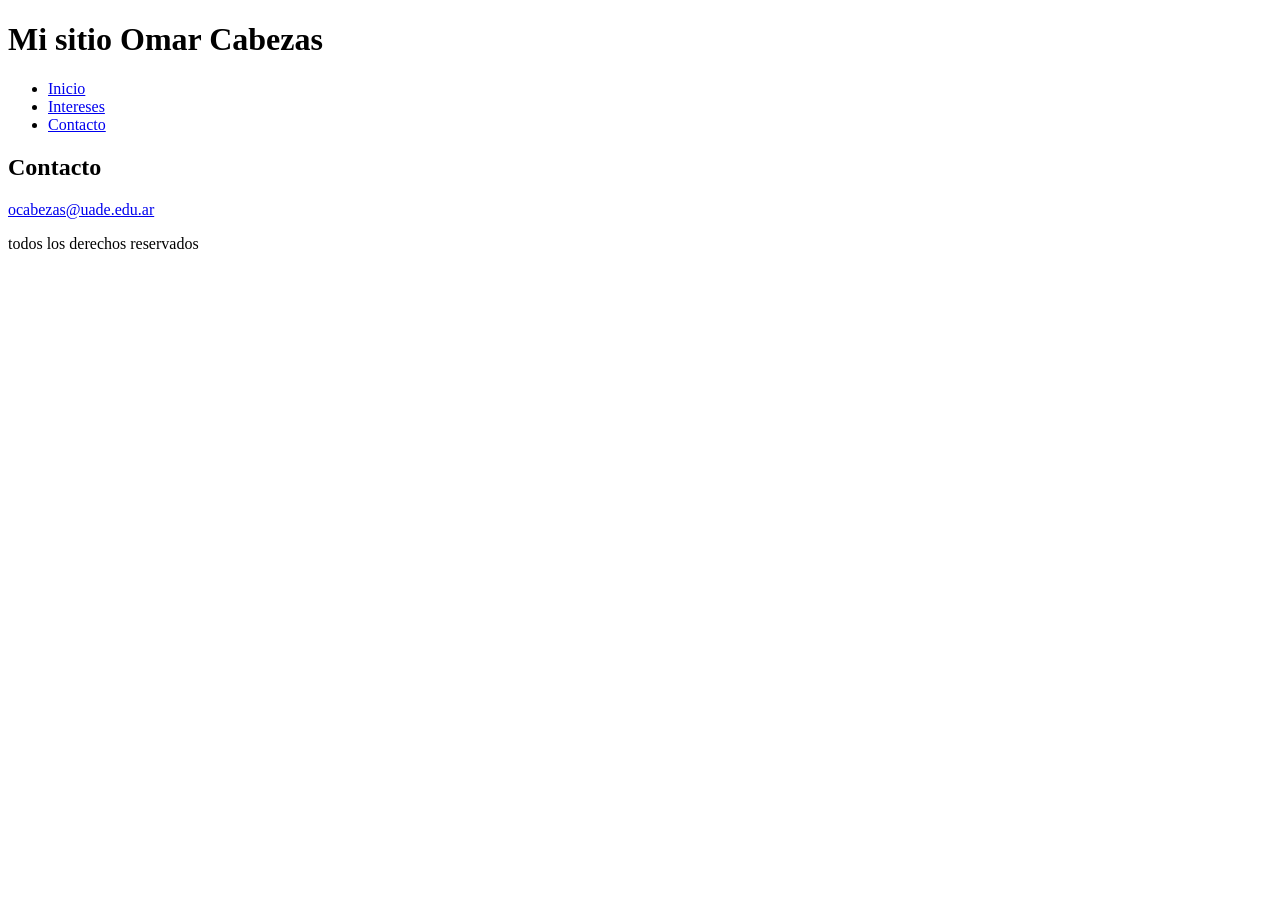
==== contacto.html @ 6ba63b0f "Add files via upload" ====
<!DOCTYPE html>
<html lang="es">
<head>
    <meta charset="UTF-8">
    <meta name="viewport" content="width=device-width, initial-scale=1.0">
    <title>Mi rpimer sitio</title>
</head>
<body>
    <header>
        <h1>Mi sitio Omar Cabezas</h1>
        <nav>
            <ul>
                <li><a href="index.html">Inicio</a></li>
                                <li><a href="intereses.html">Intereses</a></li>
                <li><a href="contacto.html">Contacto</a></li>

            </ul>
        </nav>
    </header>
    <main>
        <h2>Contacto</h2>
        <a href="mailto:ocabezas@uade.edu.ar">ocabezas@uade.edu.ar</a>
    </main>
    <footer>
            <p>todos los derechos reservados</p>
    </footer>
</body>
</html>
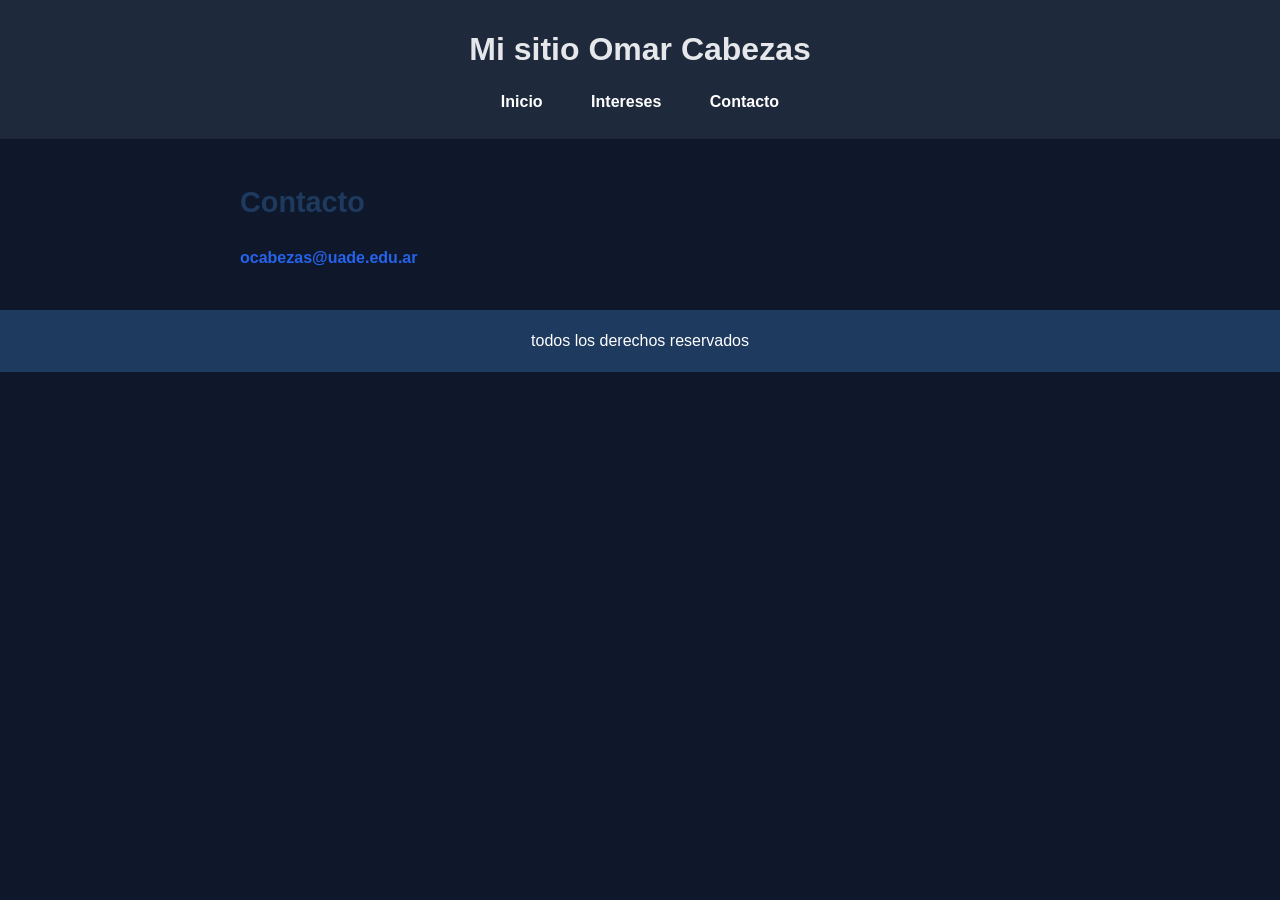
==== commit 05ede172: "Add files via upload" ====
--- a/contacto.html
+++ b/contacto.html
@@ -1,28 +1,29 @@
-<!DOCTYPE html>
-<html lang="es">
-<head>
-    <meta charset="UTF-8">
-    <meta name="viewport" content="width=device-width, initial-scale=1.0">
-    <title>Mi rpimer sitio</title>
-</head>
-<body>
-    <header>
-        <h1>Mi sitio Omar Cabezas</h1>
-        <nav>
-            <ul>
-                <li><a href="index.html">Inicio</a></li>
-                                <li><a href="intereses.html">Intereses</a></li>
-                <li><a href="contacto.html">Contacto</a></li>
-
-            </ul>
-        </nav>
-    </header>
-    <main>
-        <h2>Contacto</h2>
-        <a href="mailto:ocabezas@uade.edu.ar">ocabezas@uade.edu.ar</a>
-    </main>
-    <footer>
-            <p>todos los derechos reservados</p>
-    </footer>
-</body>
+<!DOCTYPE html>
+<html lang="es">
+<head>
+    <meta charset="UTF-8">
+    <meta name="viewport" content="width=device-width, initial-scale=1.0">
+    <title>Mi rpimer sitio</title>
+    <link rel="stylesheet" href="estilos/styles.css">
+</head>
+<body>
+    <header>
+        <h1>Mi sitio Omar Cabezas</h1>
+        <nav>
+            <ul>
+                <li><a href="index.html">Inicio</a></li>
+                                <li><a href="intereses.html">Intereses</a></li>
+                <li><a href="contacto.html">Contacto</a></li>
+
+            </ul>
+        </nav>
+    </header>
+    <main>
+        <h2>Contacto</h2>
+        <a href="mailto:ocabezas@uade.edu.ar">ocabezas@uade.edu.ar</a>
+    </main>
+    <footer>
+            <p>todos los derechos reservados</p>
+    </footer>
+</body>
 </html>
--- a/estilos/styles.css
+++ b/estilos/styles.css
@@ -0,0 +1,102 @@
+* {
+  margin: 0;
+  padding: 0;
+  box-sizing: border-box;
+}
+
+body {
+  font-family: Arial, Helvetica, sans-serif;
+  font-size: 16px;
+  line-height: 1.6;
+  background-color: #0f172a;   /* azul oscuro elegante */
+  color: #e5e7eb;              /* gris claro */
+}
+
+header {
+  background-color: #1e293b;
+  color: #e5e7eb;              /* gris claro */
+  text-align: center;
+  padding: 24px 16px;
+}
+
+header h1 {
+  font-size: 2rem;
+  margin-bottom: 14px;
+}
+
+nav ul {
+  list-style: none;
+}
+
+nav li {
+  display: inline-block;
+  margin: 0 10px;
+}
+
+nav a {
+  color: #ffffff;
+  text-decoration: none;
+  font-weight: bold;
+  padding: 8px 12px;
+  border-radius: 6px;
+}
+
+nav a:hover {
+  background-color: rgba(255, 255, 255, 0.18);
+}
+
+main {
+  max-width: 800px;
+  margin: 40px auto;
+}
+
+main h2 {
+  font-size: 1.8rem;
+  color: #1e3a5f;
+  margin-bottom: 20px;
+}
+
+main p {
+  margin-top: 16px;
+  font-size: 1.05rem;
+}
+
+img {
+  max-width: 100%;
+  height: auto;
+  border-radius: 10px;
+}
+
+main ul {
+  list-style: none;
+  padding: 0;
+}
+
+main li {
+  background: #1e293b;
+  margin: 15px auto;
+  padding: 18px;
+  border-radius: 10px;
+  max-width: 500px;
+  text-align: center;
+  color: #e5e7eb;
+  font-size: 18px;
+}
+
+main a {
+  color: #2563eb;
+  text-decoration: none;
+  font-weight: bold;
+}
+
+main a:hover {
+  text-decoration: underline;
+}
+
+footer {
+  margin-top: 30px;
+  background-color: #1e3a5f;
+  color: #ffffff;
+  text-align: center;
+  padding: 18px;
+}
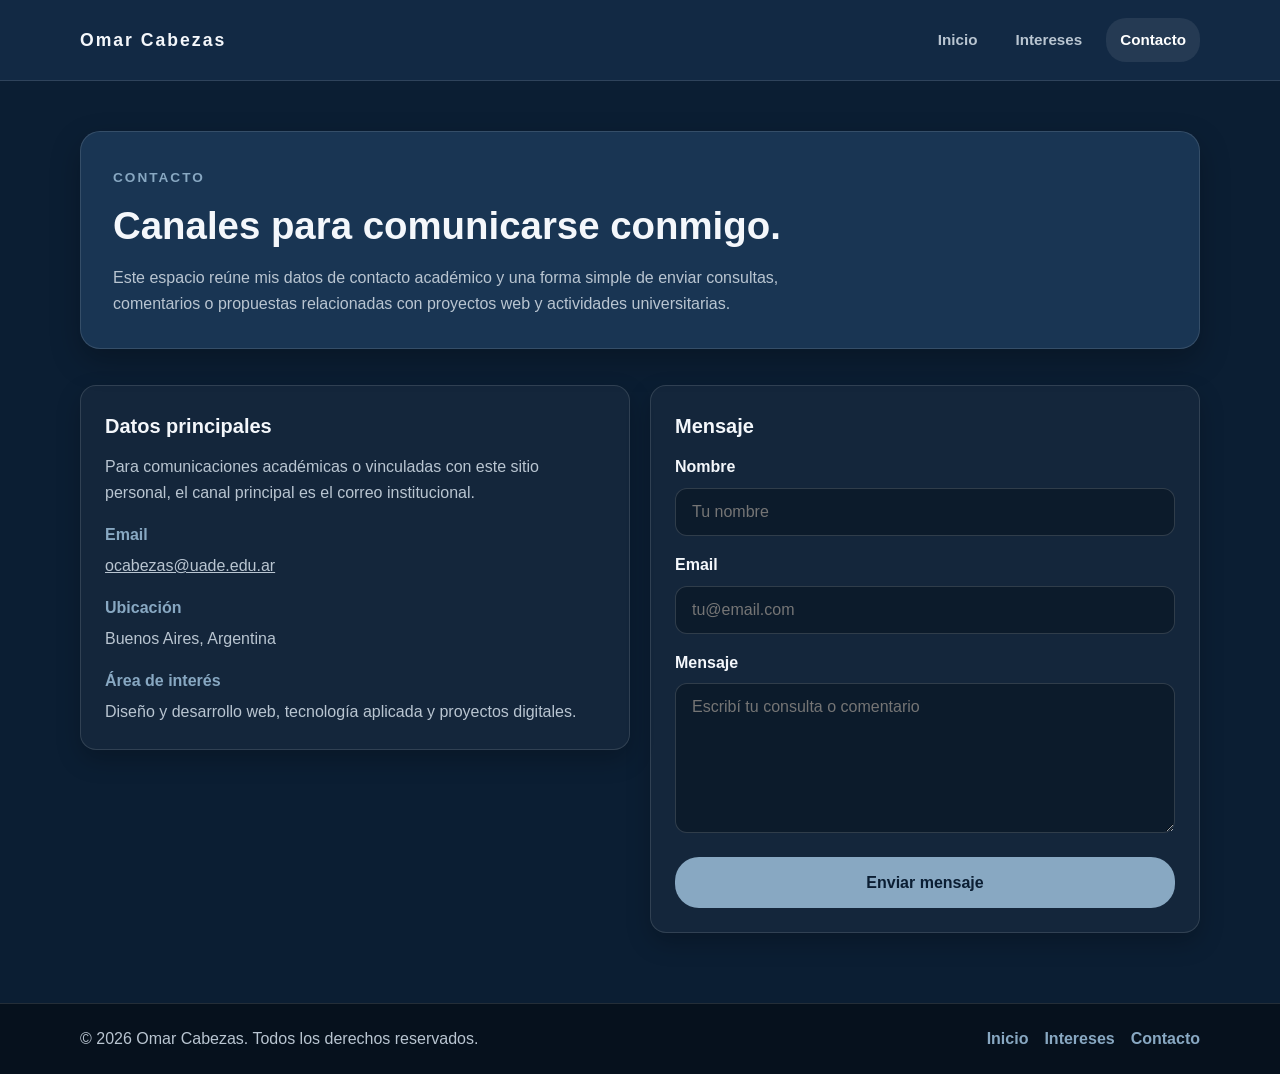
==== commit 00bf0749: "Add files via upload" ====
--- a/contacto.html
+++ b/contacto.html
@@ -3,27 +3,77 @@
 <head>
     <meta charset="UTF-8">
     <meta name="viewport" content="width=device-width, initial-scale=1.0">
-    <title>Mi rpimer sitio</title>
+    <title>Contacto | Omar Cabezas</title>
     <link rel="stylesheet" href="estilos/styles.css">
 </head>
 <body>
-    <header>
-        <h1>Mi sitio Omar Cabezas</h1>
-        <nav>
-            <ul>
-                <li><a href="index.html">Inicio</a></li>
-                                <li><a href="intereses.html">Intereses</a></li>
-                <li><a href="contacto.html">Contacto</a></li>
+    <header class="site-header">
+        <div class="site-header-inner">
+            <a class="logo" href="index.html">Omar Cabezas</a>
+            <nav class="site-nav" aria-label="Navegación principal">
+                <a href="index.html">Inicio</a>
+                <a href="intereses.html">Intereses</a>
+                <a class="active" href="contacto.html">Contacto</a>
+            </nav>
+        </div>
+    </header>
 
-            </ul>
-        </nav>
-    </header>
-    <main>
-        <h2>Contacto</h2>
-        <a href="mailto:ocabezas@uade.edu.ar">ocabezas@uade.edu.ar</a>
+    <main class="page-shell">
+        <section class="container page-hero">
+            <div>
+                <span class="eyebrow">Contacto</span>
+                <h1>Canales para comunicarse conmigo.</h1>
+                <p>
+                    Este espacio reúne mis datos de contacto académico y una forma simple de enviar consultas, comentarios o propuestas
+                    relacionadas con proyectos web y actividades universitarias.
+                </p>
+            </div>
+        </section>
+
+        <section class="container contact-layout">
+            <article class="contact-card">
+                <h2>Datos principales</h2>
+                <p>Para comunicaciones académicas o vinculadas con este sitio personal, el canal principal es el correo institucional.</p>
+                <dl class="contact-meta">
+                    <dt>Email</dt>
+                    <dd><a href="mailto:ocabezas@uade.edu.ar">ocabezas@uade.edu.ar</a></dd>
+                    <dt>Ubicación</dt>
+                    <dd>Buenos Aires, Argentina</dd>
+                    <dt>Área de interés</dt>
+                    <dd>Diseño y desarrollo web, tecnología aplicada y proyectos digitales.</dd>
+                </dl>
+            </article>
+
+            <article class="contact-card">
+                <h2>Mensaje</h2>
+                <form class="contact-form" action="mailto:ocabezas@uade.edu.ar" method="post" enctype="text/plain">
+                    <div>
+                        <label for="nombre">Nombre</label>
+                        <input id="nombre" name="nombre" type="text" placeholder="Tu nombre" required>
+                    </div>
+                    <div>
+                        <label for="email">Email</label>
+                        <input id="email" name="email" type="email" placeholder="tu@email.com" required>
+                    </div>
+                    <div>
+                        <label for="mensaje">Mensaje</label>
+                        <textarea id="mensaje" name="mensaje" placeholder="Escribí tu consulta o comentario" required></textarea>
+                    </div>
+                    <button class="btn btn-primary" type="submit">Enviar mensaje</button>
+                </form>
+            </article>
+        </section>
     </main>
-    <footer>
-            <p>todos los derechos reservados</p>
+
+    <footer class="site-footer">
+        <div class="footer-inner">
+            <p>&copy; 2026 Omar Cabezas. Todos los derechos reservados.</p>
+            <nav class="footer-nav" aria-label="Navegación secundaria">
+                <a href="index.html">Inicio</a>
+                <a href="intereses.html">Intereses</a>
+                <a href="contacto.html">Contacto</a>
+            </nav>
+        </div>
     </footer>
 </body>
-</html>+</html>
--- a/estilos/styles.css
+++ b/estilos/styles.css
@@ -6,97 +6,524 @@
 
 body {
   font-family: Arial, Helvetica, sans-serif;
-  font-size: 16px;
+  font-size: 1em;
   line-height: 1.6;
-  background-color: #0f172a;   /* azul oscuro elegante */
-  color: #e5e7eb;              /* gris claro */
-}
-
-header {
-  background-color: #1e293b;
-  color: #e5e7eb;              /* gris claro */
-  text-align: center;
-  padding: 24px 16px;
-}
-
-header h1 {
-  font-size: 2rem;
-  margin-bottom: 14px;
-}
-
-nav ul {
-  list-style: none;
-}
-
-nav li {
-  display: inline-block;
-  margin: 0 10px;
-}
-
-nav a {
-  color: #ffffff;
-  text-decoration: none;
-  font-weight: bold;
-  padding: 8px 12px;
-  border-radius: 6px;
-}
-
-nav a:hover {
-  background-color: rgba(255, 255, 255, 0.18);
-}
-
-main {
-  max-width: 800px;
-  margin: 40px auto;
-}
-
-main h2 {
-  font-size: 1.8rem;
-  color: #1e3a5f;
-  margin-bottom: 20px;
-}
-
-main p {
-  margin-top: 16px;
-  font-size: 1.05rem;
+  color: #f4f7fb;
+  background-color: #0b1e33;
+}
+
+a {
+  color: inherit;
 }
 
 img {
+  display: block;
   max-width: 100%;
   height: auto;
-  border-radius: 10px;
-}
-
-main ul {
+  border-radius: 12px;
+}
+
+.site-header {
+  background-color: #122944;
+  border-bottom: 1px solid rgba(255, 255, 255, 0.12);
+}
+
+.site-header-inner,
+.container,
+.footer-inner {
+  width: 90%;
+  max-width: 1120px;
+  margin: 0 auto;
+}
+
+.site-header-inner {
+  display: flex;
+  justify-content: space-between;
+  align-items: center;
+  flex-wrap: wrap;
+  padding: 18px 0;
+}
+
+.logo {
+  color: #f4f7fb;
+  text-decoration: none;
+  font-size: 1.1rem;
+  font-weight: bold;
+  letter-spacing: 2px;
+}
+
+.site-nav {
+  display: flex;
+  flex-wrap: wrap;
+  gap: 10px;
+}
+
+.site-nav a {
+  text-decoration: none;
+  color: #b9c5d1;
+  padding: 10px 14px;
+  border-radius: 20px;
+  font-size: 0.95rem;
+  font-weight: bold;
+}
+
+.site-nav a:hover,
+.site-nav a.active {
+  background-color: rgba(255, 255, 255, 0.08);
+  color: #ffffff;
+}
+
+.page-shell {
+  padding: 50px 0 70px;
+}
+
+.home-page .page-shell {
+  min-height: 70vh;
+}
+
+.page-hero {
+  display: flex;
+  flex-wrap: wrap;
+  align-items: center;
+  gap: 28px;
+  padding: 32px;
+  margin-bottom: 36px;
+  background-color: #193553;
+  border: 1px solid rgba(255, 255, 255, 0.12);
+  border-radius: 20px;
+  box-shadow: 0 12px 30px rgba(0, 0, 0, 0.25);
+}
+
+.hero-split > div {
+  flex: 1 1 320px;
+}
+
+.eyebrow {
+  display: inline-block;
+  margin-bottom: 14px;
+  color: #88a8c2;
+  font-size: 0.85rem;
+  font-weight: bold;
+  text-transform: uppercase;
+  letter-spacing: 2px;
+}
+
+.page-hero h1 {
+  font-size: 2.4rem;
+  line-height: 1.2;
+  margin-bottom: 16px;
+}
+
+.page-hero p {
+  color: #b9c5d1;
+  max-width: 700px;
+}
+
+.hero-actions {
+  display: flex;
+  flex-wrap: wrap;
+  gap: 14px;
+  margin-top: 24px;
+}
+
+.btn {
+  display: inline-block;
+  padding: 12px 20px;
+  min-width: 140px;
+  text-align: center;
+  text-decoration: none;
+  font: inherit;
+  font-weight: bold;
+  border-radius: 24px;
+  border: 1px solid transparent;
+  cursor: pointer;
+}
+
+.btn-primary {
+  background-color: #88a8c2;
+  color: #0b1e33;
+}
+
+.btn-primary:hover {
+  background-color: #a0b9cf;
+}
+
+.btn-secondary {
+  background-color: transparent;
+  color: #f4f7fb;
+  border: 1px solid rgba(255, 255, 255, 0.18);
+}
+
+.btn-secondary:hover {
+  background-color: rgba(255, 255, 255, 0.06);
+}
+
+.hero-note,
+.highlight-box,
+.stat-card,
+.content-card,
+.service-card,
+.case-card,
+.contact-card,
+.panel {
+  background-color: rgba(255, 255, 255, 0.04);
+  border: 1px solid rgba(255, 255, 255, 0.12);
+  border-radius: 16px;
+  box-shadow: 0 10px 24px rgba(0, 0, 0, 0.22);
+}
+
+.hero-note {
+  padding: 24px;
+}
+
+.hero-note h2,
+.section-heading {
+  font-size: 1.5rem;
+  margin-bottom: 12px;
+}
+
+.section-tag {
+  display: inline-block;
+  margin-bottom: 14px;
+  color: #88a8c2;
+  font-size: 0.95rem;
+  font-weight: bold;
+  text-transform: uppercase;
+  letter-spacing: 1px;
+}
+
+.section-desc,
+.hero-note p,
+.section-intro,
+.content-card p,
+.service-card p,
+.case-card p,
+.contact-card p,
+.panel p {
+  color: #b9c5d1;
+}
+
+.section-block {
+  margin-bottom: 34px;
+}
+
+.page-content {
+  display: flex;
+  flex-direction: column;
+  gap: 24px;
+}
+
+.section-header {
+  margin-bottom: 22px;
+}
+
+.section-header h2 {
+  font-size: 1.9rem;
+  margin-bottom: 8px;
+}
+
+.section-header p {
+  color: #b9c5d1;
+  max-width: 800px;
+}
+
+.stats-grid,
+.service-grid,
+.content-grid,
+.case-grid,
+.contact-layout,
+.two-column {
+  display: flex;
+  flex-wrap: wrap;
+  gap: 20px;
+}
+
+.stats-grid {
+  margin-bottom: 34px;
+}
+
+.stat-card {
+  flex: 1 1 220px;
+  padding: 22px;
+}
+
+.stat-card strong {
+  display: block;
+  margin-bottom: 6px;
+  color: #88a8c2;
+  font-size: 1.9rem;
+}
+
+.stat-card span {
+  color: #b9c5d1;
+  font-size: 0.96rem;
+}
+
+.content-card,
+.service-card,
+.case-card,
+.contact-card,
+.panel,
+.highlight-box {
+  flex: 1 1 320px;
+  padding: 24px;
+}
+
+.content-card h3,
+.service-card h3,
+.case-card h3,
+.contact-card h2,
+.panel h2,
+.panel h3 {
+  margin-bottom: 12px;
+  font-size: 1.25rem;
+}
+
+.service-card ul,
+.case-card ul,
+.list-clean,
+.link-list {
   list-style: none;
-  padding: 0;
-}
-
-main li {
-  background: #1e293b;
-  margin: 15px auto;
-  padding: 18px;
-  border-radius: 10px;
-  max-width: 500px;
+  padding-left: 0;
+}
+
+.service-card li,
+.case-card li,
+.list-clean li,
+.link-list li {
+  margin-top: 10px;
+  color: #b9c5d1;
+}
+
+.content-card a,
+.panel a,
+.footer-nav a,
+.legacy-page main a,
+.footer-bottom a {
+  color: #88a8c2;
+  text-decoration: none;
+  font-weight: bold;
+}
+
+.content-card a:hover,
+.panel a:hover,
+.footer-nav a:hover,
+.legacy-page main a:hover,
+.footer-bottom a:hover {
+  text-decoration: underline;
+}
+
+.case-card:hover {
+  border-color: rgba(136, 168, 194, 0.4);
+}
+
+.case-media {
+  margin-bottom: 18px;
+}
+
+.case-kpi {
+  display: inline-block;
+  margin-bottom: 14px;
+  padding: 6px 12px;
+  border-radius: 20px;
+  background-color: rgba(136, 168, 194, 0.16);
+  color: #88a8c2;
+  font-size: 0.85rem;
+  font-weight: bold;
+}
+
+.highlight-box p {
+  margin-bottom: 14px;
+}
+
+.contact-layout {
+  align-items: flex-start;
+}
+
+.contact-form {
+  display: flex;
+  flex-direction: column;
+  gap: 16px;
+}
+
+.contact-form label {
+  display: block;
+  margin-bottom: 8px;
+  color: #f4f7fb;
+  font-weight: bold;
+}
+
+.contact-form input,
+.contact-form textarea {
+  width: 100%;
+  padding: 14px 16px;
+  font-family: Arial, Helvetica, sans-serif;
+  font-size: 1rem;
+  color: #f4f7fb;
+  background-color: rgba(7, 19, 31, 0.55);
+  border: 1px solid rgba(255, 255, 255, 0.15);
+  border-radius: 12px;
+}
+
+.contact-form input:focus,
+.contact-form textarea:focus {
+  outline: none;
+  border-color: #88a8c2;
+}
+
+.contact-form textarea {
+  min-height: 150px;
+}
+
+.contact-meta dt {
+  color: #88a8c2;
+  font-weight: bold;
+  margin-top: 16px;
+}
+
+.contact-meta dd {
+  margin-top: 6px;
+  color: #b9c5d1;
+}
+
+.site-footer {
+  background-color: rgba(6, 16, 27, 0.9);
+  border-top: 1px solid rgba(255, 255, 255, 0.12);
+}
+
+.footer-inner {
+  display: flex;
+  justify-content: space-between;
+  align-items: center;
+  flex-wrap: wrap;
+  gap: 14px;
+  padding: 22px 0;
+}
+
+.footer-inner p,
+.footer-bottom {
+  color: #b9c5d1;
+}
+
+.footer-nav {
+  display: flex;
+  flex-wrap: wrap;
+  gap: 16px;
+}
+
+.legacy-page main {
+  width: 90%;
+  max-width: 860px;
+  margin: 42px auto 64px;
+}
+
+.legacy-page main h2 {
+  margin-top: 24px;
+  margin-bottom: 12px;
+  font-size: 1.6rem;
+}
+
+.legacy-page main p,
+.legacy-page main li {
+  color: #b9c5d1;
+}
+
+.legacy-page main p,
+.legacy-page main ul {
+  margin-bottom: 16px;
+}
+
+.legacy-page main ul {
+  padding-left: 22px;
+}
+
+.legacy-intro {
+  width: 90%;
+  max-width: 860px;
+  margin: 38px auto 0;
   text-align: center;
-  color: #e5e7eb;
-  font-size: 18px;
-}
-
-main a {
-  color: #2563eb;
-  text-decoration: none;
-  font-weight: bold;
-}
-
-main a:hover {
-  text-decoration: underline;
-}
-
-footer {
-  margin-top: 30px;
-  background-color: #1e3a5f;
-  color: #ffffff;
+}
+
+.legacy-intro h1 {
+  font-size: 2.2rem;
+  margin-bottom: 8px;
+}
+
+.legacy-intro p {
+  color: #b9c5d1;
+}
+
+.legacy-page footer {
+  padding: 22px 20px;
   text-align: center;
-  padding: 18px;
-}
+  border-top: 1px solid rgba(255, 255, 255, 0.12);
+  background-color: rgba(6, 16, 27, 0.9);
+}
+
+.legacy-page footer p {
+  color: #b9c5d1;
+  margin-bottom: 8px;
+}
+
+/* Responsive */
+@media (max-width: 900px) {
+  .site-header-inner,
+  .footer-inner {
+    flex-direction: column;
+    align-items: flex-start;
+  }
+
+  .site-nav {
+    width: 100%;
+    justify-content: flex-start;
+  }
+
+  .page-shell {
+    padding: 36px 0 56px;
+  }
+
+  .page-hero {
+    padding: 24px;
+  }
+
+  .page-hero h1 {
+    font-size: 2rem;
+  }
+}
+
+@media (max-width: 640px) {
+  .site-header-inner,
+  .container,
+  .footer-inner,
+  .legacy-page main,
+  .legacy-intro {
+    width: 92%;
+  }
+
+  .site-nav a {
+    width: 100%;
+    text-align: center;
+  }
+
+  .page-hero,
+  .content-card,
+  .service-card,
+  .case-card,
+  .contact-card,
+  .panel,
+  .highlight-box,
+  .hero-note,
+  .stat-card {
+    padding: 20px;
+  }
+
+  .page-hero h1 {
+    font-size: 1.7rem;
+  }
+
+  .section-header h2,
+  .hero-note h2,
+  .section-heading {
+    font-size: 1.4rem;
+  }
+}
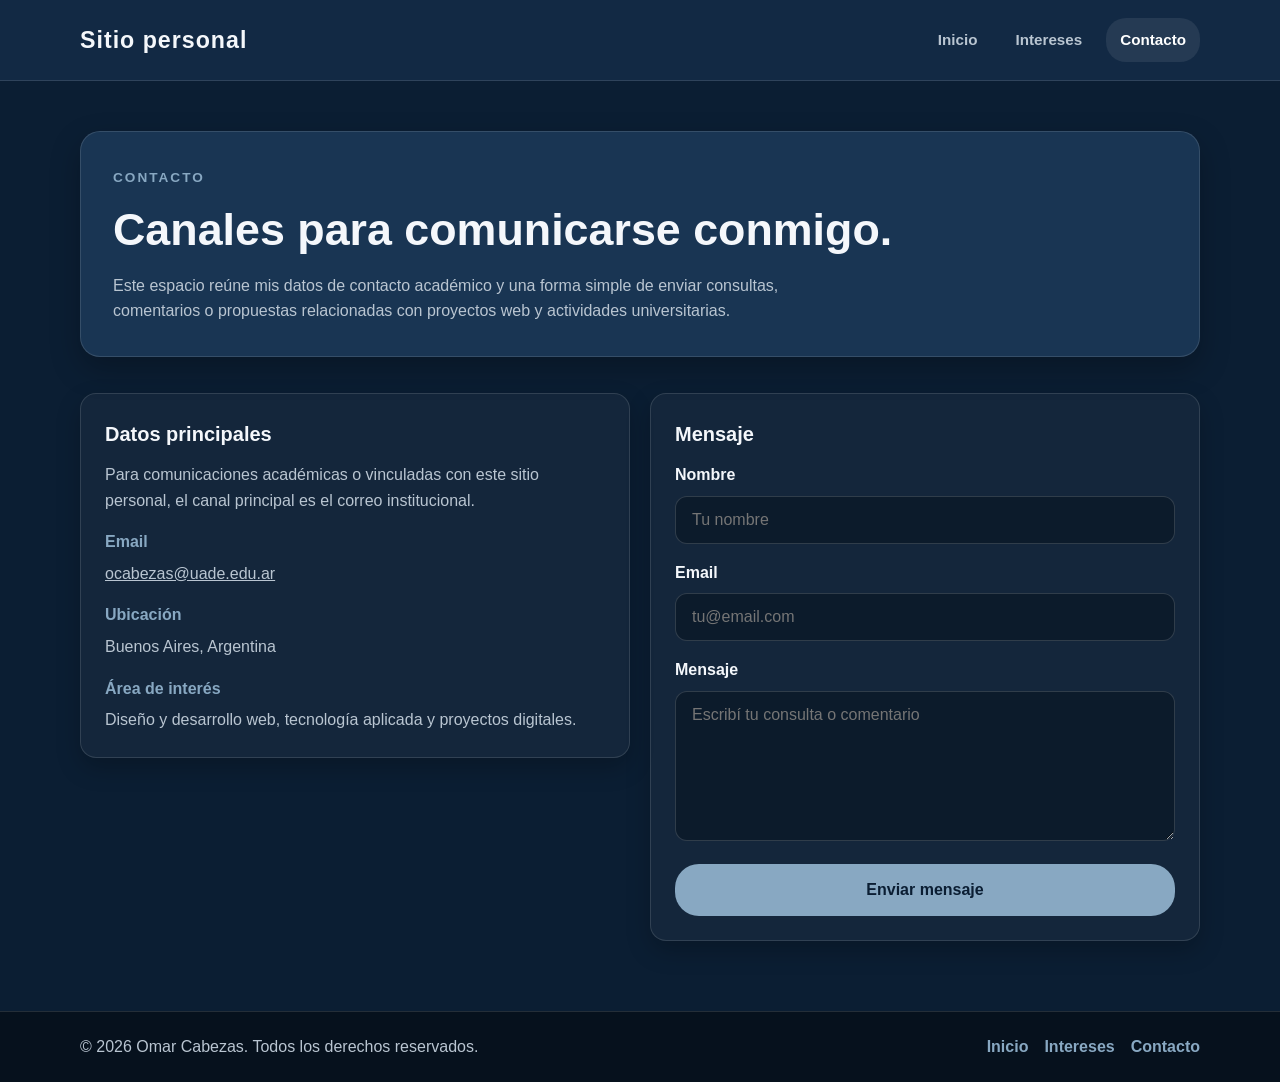
==== commit 7a59487f: "Add files via upload" ====
--- a/contacto.html
+++ b/contacto.html
@@ -9,7 +9,7 @@
 <body>
     <header class="site-header">
         <div class="site-header-inner">
-            <a class="logo" href="index.html">Omar Cabezas</a>
+            <a class="logo" href="index.html">Sitio personal</a>
             <nav class="site-nav" aria-label="Navegación principal">
                 <a href="index.html">Inicio</a>
                 <a href="intereses.html">Intereses</a>
--- a/estilos/styles.css
+++ b/estilos/styles.css
@@ -47,9 +47,9 @@
 .logo {
   color: #f4f7fb;
   text-decoration: none;
-  font-size: 1.1rem;
-  font-weight: bold;
-  letter-spacing: 2px;
+  font-size: 1.45rem;
+  font-weight: bold;
+  letter-spacing: 1px;
 }
 
 .site-nav {
@@ -109,7 +109,7 @@
 }
 
 .page-hero h1 {
-  font-size: 2.4rem;
+  font-size: 2.8rem;
   line-height: 1.2;
   margin-bottom: 16px;
 }
